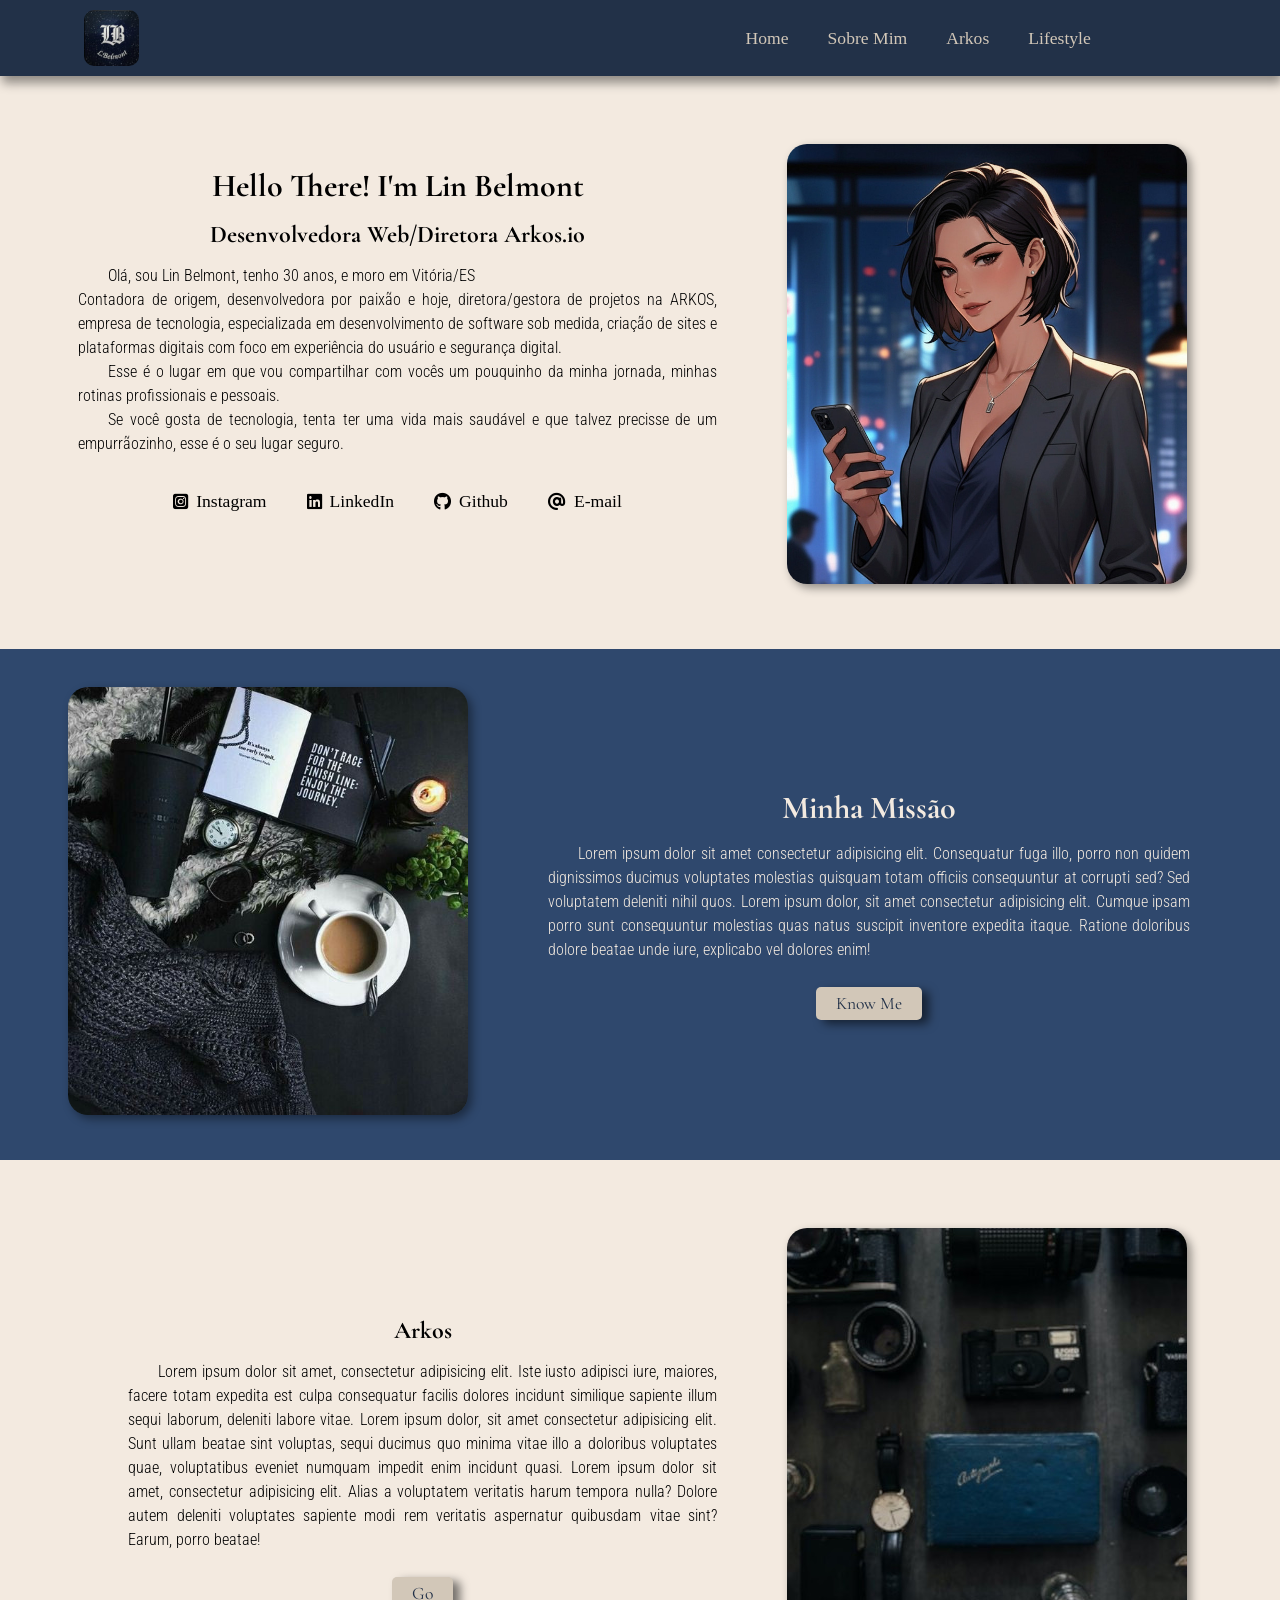
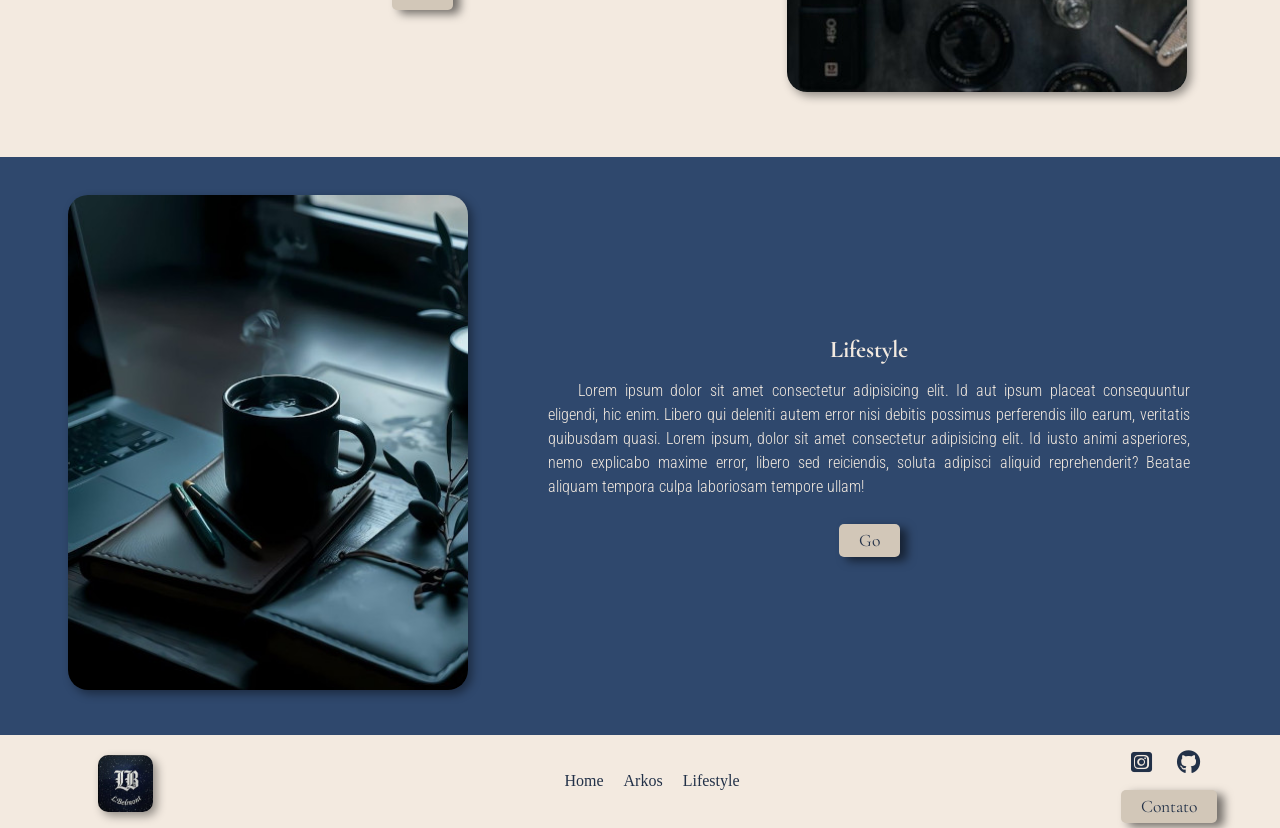
==== index.html @ 61594221 "Initial commit" ====
<!DOCTYPE html>
<html lang="pt-br">
<head>
    <meta charset="UTF-8">
    <meta name="viewport" content="width=device-width, initial-scale=1.0">
    <title>Lin Belmont</title>
    <link rel="shortcut icon" href="imagens/monograma-pq.jpg" type="image/x-icon">
    <link rel="stylesheet" href="style.css">
    <link rel="stylesheet" href="https://cdnjs.cloudflare.com/ajax/libs/font-awesome/6.5.1/css/all.min.css">
</head>
<body>
    <header>
        <img src="imagens/monograma-pq.jpg" alt="Monograma do nome Lin Belmont">
        <nav>
            <a href="#">Home</a>
            <a href="#">Sobre Mim</a>
            <a href="#">Arkos</a>
            <a href="#">Lifestyle</a>
        </nav>
    </header>

    <main>
        <div class="bloco-um">
            <div class="bloco-um-texto">
                <h1>Hello There! I'm Lin Belmont</h1>
                <h2>Desenvolvedora Web/Diretora Arkos.io</h2>
                <p>Olá, sou Lin Belmont, tenho 30 anos, e moro em Vitória/ES <br>
                Contadora de origem, desenvolvedora por paixão e hoje, diretora/gestora de projetos na ARKOS, empresa de tecnologia, especializada em desenvolvimento de software sob medida, criação de sites e plataformas digitais com foco em experiência do usuário e segurança digital.</p>
                <p>Esse é o lugar em que vou compartilhar com vocês um pouquinho da minha jornada, minhas rotinas profissionais e pessoais.</p>
                <p>Se você gosta de tecnologia, tenta ter uma vida mais saudável e que talvez precisse de um empurrãozinho, esse é o seu lugar seguro.</p>
                <nav class="redes-sociais">
                    <a class="redes-sociais-icone" href="#"> <i class="fa-brands fa-square-instagram"></i>Instagram</a>
                    <a href="#"> <i class="fa-brands fa-linkedin"></i>LinkedIn</a>
                    <a href="#"><i class="fa-brands fa-github"></i>Github</a>
                    <a href="#"><i class="fa-solid fa-at"></i>E-mail</a>
                </nav>
            </div>
            <img src="imagens/lin-belmont-foto-perfil-pq.jpg" alt="Foto de perfil de Lin Belmont">
        </div>

        <div class="bloco-dois">
            <img class="image-missao" src="imagens/capa-chamada-missao.jpg" alt="">
            <div class="bloco-dois-texto">
                <h2 class="subtitulo" >Minha Missão</h2>
                <p>Lorem ipsum dolor sit amet consectetur adipisicing elit. Consequatur fuga illo, porro non quidem dignissimos ducimus voluptates molestias quisquam totam officiis consequuntur at corrupti sed? Sed voluptatem deleniti nihil quos. Lorem ipsum dolor, sit amet consectetur adipisicing elit. Cumque ipsam porro sunt consequuntur molestias quas natus suscipit inventore expedita itaque. Ratione doloribus dolore beatae unde iure, explicabo vel dolores enim!</p>
                <button class="botao" >Know Me</button>
            </div>
            
        </div>

        <div class="bloco-tres">
            <div class="bloco-tres-texto" >
                <h2>Arkos</h2>
                <p>Lorem ipsum dolor sit amet, consectetur adipisicing elit. Iste iusto adipisci iure, maiores, facere totam expedita est culpa consequatur facilis dolores incidunt similique sapiente illum sequi laborum, deleniti labore vitae. Lorem ipsum dolor, sit amet consectetur adipisicing elit. Sunt ullam beatae sint voluptas, sequi ducimus quo minima vitae illo a doloribus voluptates quae, voluptatibus eveniet numquam impedit enim incidunt quasi. Lorem ipsum dolor sit amet, consectetur adipisicing elit. Alias a voluptatem veritatis harum tempora nulla? Dolore autem deleniti voluptates sapiente modi rem veritatis aspernatur quibusdam vitae sint? Earum, porro beatae!</p>
                <button>Go</button>
            </div>
            <img class="imagem-teste" src="imagens/capa-chamada-profissional-teste1.jpg" alt="">
        </div>

        <div class="bloco-quatro">
            <img src="imagens/capa-chamada-lifestyle-teste.jpg" alt="">
            <div class="bloco-quatro-texto" >
                <h2>Lifestyle</h2>
                <p>Lorem ipsum dolor sit amet consectetur adipisicing elit. Id aut ipsum placeat consequuntur eligendi, hic enim. Libero qui deleniti autem error nisi debitis possimus perferendis illo earum, veritatis quibusdam quasi. Lorem ipsum, dolor sit amet consectetur adipisicing elit. Id iusto animi asperiores, nemo explicabo maxime error, libero sed reiciendis, soluta adipisci aliquid reprehenderit? Beatae aliquam tempora culpa laboriosam tempore ullam!</p>
                <button>Go</button>
            </div>
            
        </div>

        <footer>
            
                <img src="imagens/monograma-pq.jpg" alt="Monograma Lin Belmont">
                <nav class="footer-inicio" >
                    <a href="#">Home</a>
                    <a href="#">Arkos</a>
                    <a href="#">Lifestyle</a>
                </nav>
                
            <div class="contatos" >
                <nav class="footer-contatos" >
                    <a class="redes-sociais-icone" href="#"> <i class="fa-brands fa-square-instagram"></i></a>
                    <a href="#"><i class="fa-brands fa-github"></i></a>
                </nav>
                <button>Contato</button>
            </div>
            
        </footer>

    </main>

</body>
</html>
---- style.css ----
@charset "UFT-8";

@import url('https://fonts.googleapis.com/css2?family=Cormorant+Garamond:ital,wght@0,300..700;1,300..700&family=Montserrat:ital,wght@0,100..900;1,100..900&display=swap');

@import url('https://fonts.googleapis.com/css2?family=Roboto+Condensed:ital,wght@0,100..900;1,100..900&display=swap');

:root {
    --cor0: #2F486D;
    --cor1: #F3EAE0;
    --cor2: #223148;
    --cor3: #D2C7B8;

    --font-destaque: "Cormorant Garamond", serif;;
    --font-padrao: "Roboto Condensed", Arial, sans-serif;
}

* {
    margin: 0px;
    padding: 0px;
    box-sizing: border-box;
}

body {
    background-color: var(--cor1);
}

header {
    background-color: var(--cor2);
    display: flex;
    align-items: center;
    padding: 10px 5%; /* O 5% cria um respiro nas laterais do site */
    box-shadow: 2px 7px 10px rgba(0, 0, 0, 0.411);
}

header img {
    border-radius: 10px;    
    width: 55px;
    margin-left: 20px;
    
}

header nav {
    margin-left: auto;   /* Empurra o menu para a direita */
    margin-right: 10%;   /* Ajuste este valor para controlar a distância da borda direita */
   
}

header nav a {
    margin-left: 15px;
    color: var(--cor3);
    text-decoration: none;
    font-size: 1.1em;
    padding: 10px;
}

nav a:hover {
    border-radius: 5px;
    background-color: var(--cor1);
    color: var(--cor2);
}

main {
    margin-left: 15px;
}

main h1,h2 {
    font-family: var(--font-destaque);
}

main h1 {
    padding: 15px 0px;
}

main h2 {
    padding: 0px 0px 15px 0px;
}

main p {
    text-align: justify;
    text-indent: 30px;
    font-family: var(--font-padrao);
    font-weight: 300;
    line-height: 1.5em;
}

.bloco-um, .bloco-tres {
    display: flex;
    align-items: flex-start; /* Alinha pelo topo para o margin-top negativo da imagem funcionar melhor */
    justify-content: space-between;
    gap: 40px;
    padding: 45px 5%; /* Aumentei um pouco para não colar na borda em telas médias */
    margin-top: 30px;  
}

.bloco-um-texto, .bloco-dois-texto, .bloco-quatro-texto {
    text-align: center;
    flex: 1;
}

main img {
    max-width: 400px;
    width: 100%; 
    height: auto; 
    flex-shrink: 0; /* Bloqueia a distorção lateral */
    margin: -7px 30px 0px 30px;
    border-radius: 20px;
    box-shadow: 4px 4px 10px rgba(0, 0, 0, 0.404);
}

.redes-sociais {
    display: flex;
    gap: 20px;
    margin-top: 25px;
    font-size: 1.1em;
    justify-content: center;
}

.redes-sociais > a {
    text-decoration: none;
    padding: 10px;
    color: black;
    display: flex;
    gap: 8px;
    align-items: center;
}

.redes-sociais-icone {
    padding-left: 10px;
}

.redes-sociais > a:hover {
    background-color: var(--cor2);
    color: var(--cor1);
}

.bloco-dois, .bloco-quatro {
    background-color: var(--cor0);
    color: var(--cor1);
    display: flex;
    margin: 20px 0px 0px -20px;
    padding: 20px;
    align-items: center;
    gap: 50px;
    padding: 503px;
    padding: 45px 90px 45px 0px;
}

.bloco-dois > img {
    margin-left: 73px;
}


.subtitulo {
    font-size: 2em;
    
}

button {
    font-family: var(--font-destaque);
    font-size: 1.1em;
    background-color: var(--cor3);
    color: var(--cor2);
    border: none;
    padding: 6px 20px;
    border-radius: 5px;
    margin-top: 25px;
    box-shadow: 7px 4px 10px rgba(0, 0, 0, 0.527);
    }

button:hover {
    cursor: pointer;
    transform: translateY(-2px);

}

.bloco-tres-texto {
    text-align: center;
    flex: 1;
    margin: auto;
    margin-left: 50px;
}

.imagem-teste {
    
    width: 100%; 
    height: auto; 
    flex-shrink: 0; /* Bloqueia a distorção lateral */
    margin: -7px 30px 0px 30px;
    border-radius: 20px;
    box-shadow: 4px 4px 10px rgba(0, 0, 0, 0.404);

}

.bloco-quatro > img {
    margin-left: 73px;
}

footer {
    display: flex;
    justify-content: space-between; /* Distribui os 3 blocos: esquerda, centro e direita */
    align-items: center;           /* Alinha todos verticalmente ao centro */
    padding:5px 5%;
   
}


footer img {
    border-radius: 10px;    
    width: 55px;
    margin-left: 20px;
    margin-top: 5px;
}

.footer-inicio {
    display: flex;
    gap: 20px;
}

.footer-inicio a {
    text-decoration: none;
    color: var(--cor2);
}

.footer-inicio a:hover {
    background-color: var(--cor0);
    padding: 10px;
    color: var(--cor1);
}


.contatos {
    display: flex;
    flex-direction: column; 
    margin-top: 10px;
}

.footer-contatos {
    display: flex;
    gap: 25px;  
}

.footer-contatos i {
    font-size: 24px;  
    color: var(--cor2)
}

footer button {
    font-family: var(--font-destaque);
    font-size: 1.1em;
    background-color: var(--cor3);
    color: var(--cor2);
    border: none;
    padding: 6px 20px;
    border-radius: 5px;
    margin-top: 15px;
    box-shadow: 7px 4px 10px rgba(0, 0, 0, 0.527);
}





@media (max-width: 768px) {
    .bloco-um {
        flex-direction: column-reverse; /* Inverte a ordem e empilha: imagem em cima, texto embaixo */
        align-items: center;           /* Centraliza tudo no meio da tela do celular */
        text-align: center;
        gap: 20px;                     /* Diminui o espaço entre eles no mobile */
        padding: 20px 5%;
    }

    main img {
        max-width: 250px;              /* Diminui o tamanho da foto no celular */
        margin: 0;                     /* Remove as margens negativas/laterais que usamos no desktop */
    }
    
    .bloco-um-texto {
        max-width: 100%;
    }

    .bloco-dois{
        flex-direction: column-reverse; /* Inverte a ordem e empilha: imagem em cima, texto embaixo */
        align-items: center;           /* Centraliza tudo no meio da tela do celular */
        text-align: center;
        gap: 20px;                     /* Diminui o espaço entre eles no mobile */
        padding: 5%;
        padding-top: 130px;
    }

    .bloco-dois-texto {
        max-width: 100%;
        padding-right: 0px;
    }

    .bloco-dois > img {
        margin-left: 0px;
        margin-top: 20px;
    }

    .bloco-tres {
        flex-direction: column; /* Inverte a ordem e empilha: imagem em cima, texto embaixo */
        align-items: center;           /* Centraliza tudo no meio da tela do celular */
        text-align: center;
        gap: 20px;                     /* Diminui o espaço entre eles no mobile */
        padding: 5%;
        padding-top: 20px;
    }

    .bloco-tres-texto {
        max-width: 100%;
        margin-left: 0px;
        margin-bottom: 20px;
    }

    .bloco-quatro {
        flex-direction: column-reverse; /* Inverte a ordem e empilha: imagem em cima, texto embaixo */
        align-items: center;           /* Centraliza tudo no meio da tela do celular */
        text-align: center;
        gap: 20px;                     /* Diminui o espaço entre eles no mobile */
        padding: 5%;
        padding-top: 150px;

    }

    .bloco-quatro > img {
        margin-left: 0px;
        margin-top: 20px;
    }

}
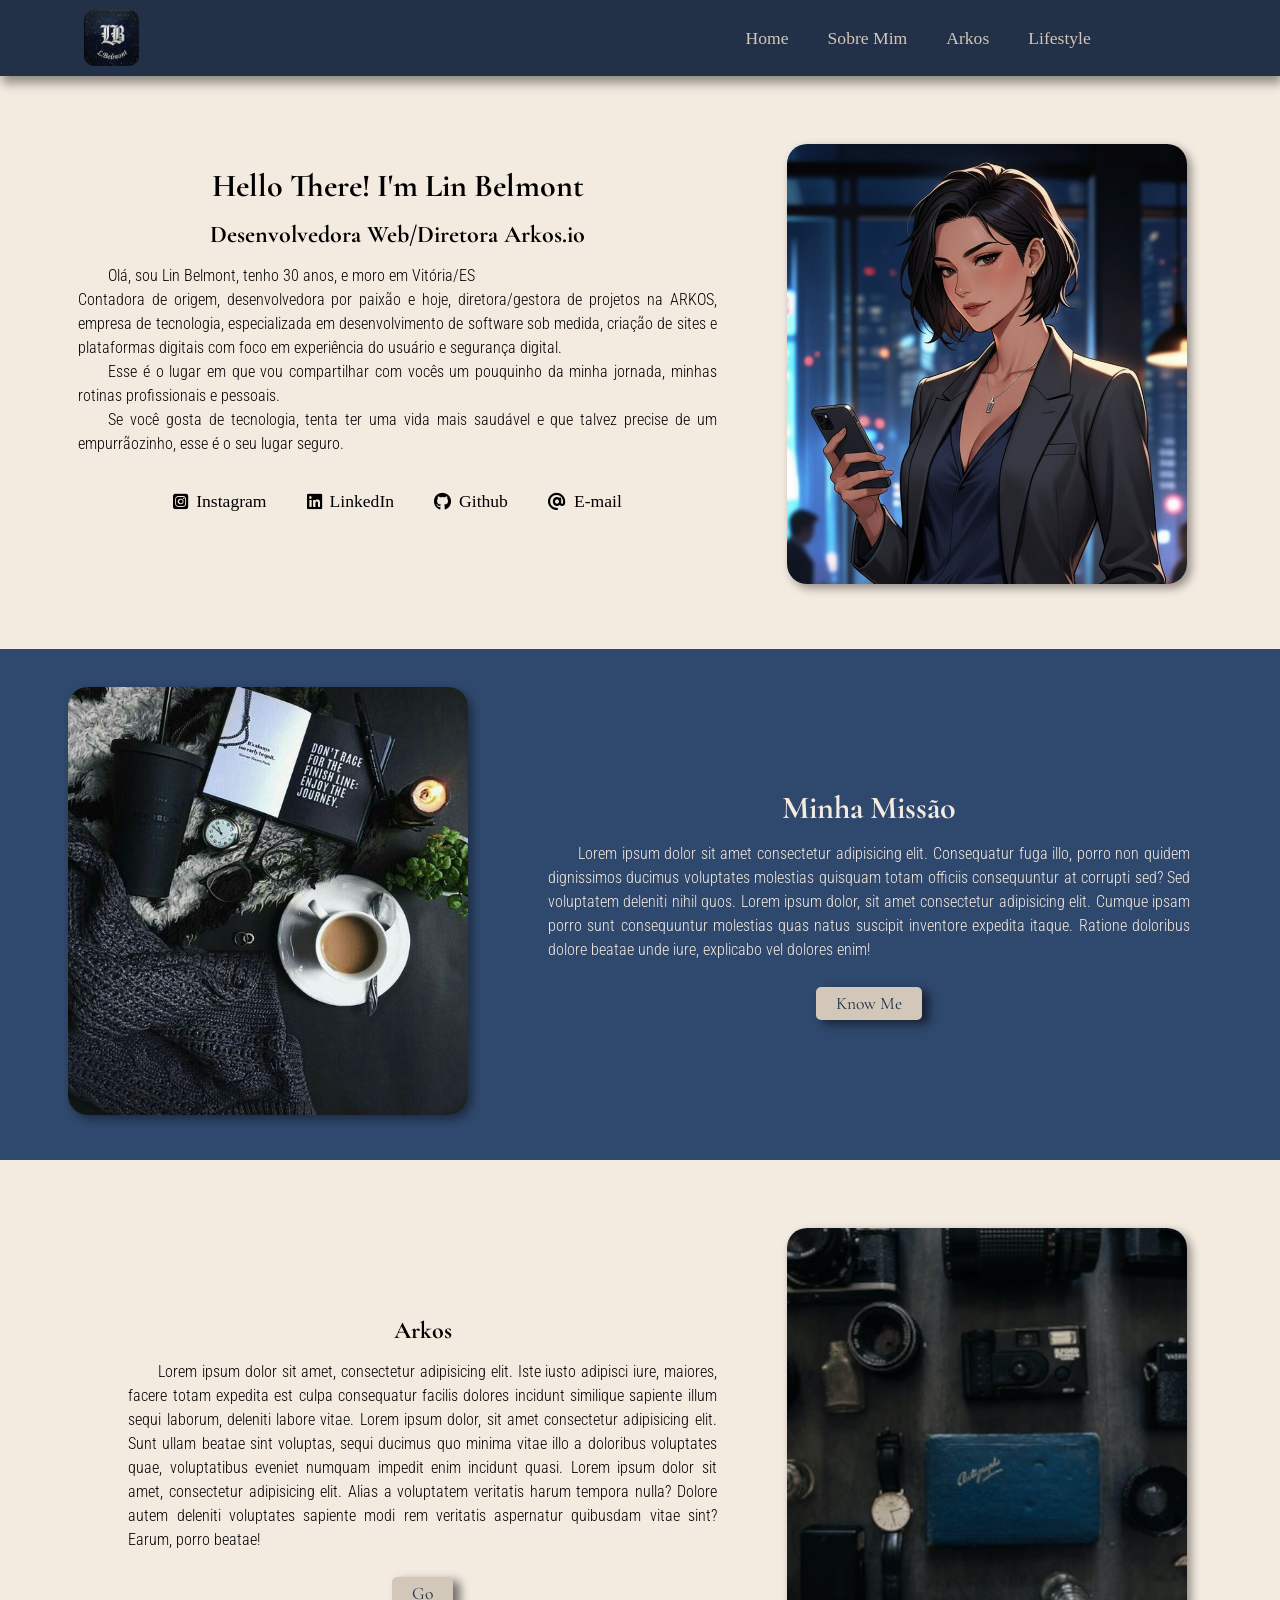
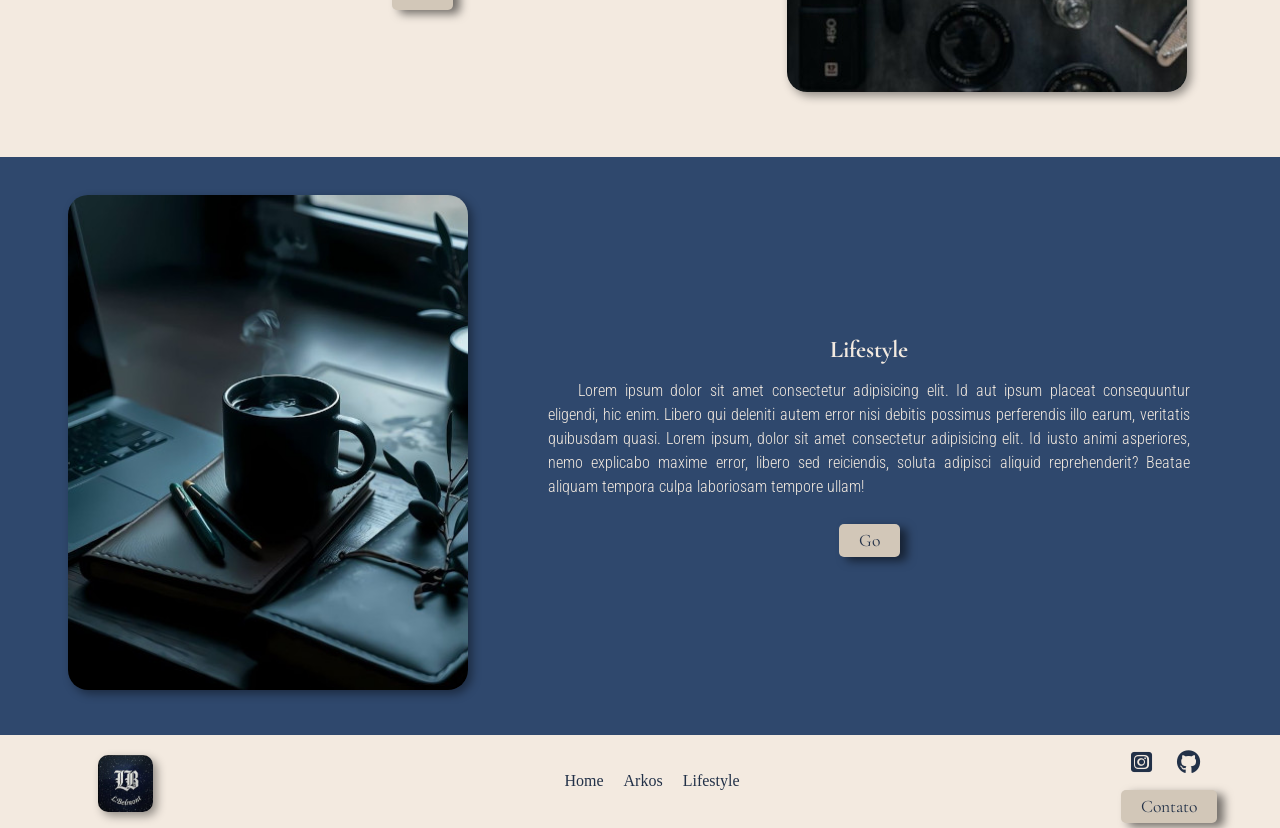
==== commit b995d917: "Update index.html" ====
--- a/index.html
+++ b/index.html
@@ -27,7 +27,7 @@
                 <p>Olá, sou Lin Belmont, tenho 30 anos, e moro em Vitória/ES <br>
                 Contadora de origem, desenvolvedora por paixão e hoje, diretora/gestora de projetos na ARKOS, empresa de tecnologia, especializada em desenvolvimento de software sob medida, criação de sites e plataformas digitais com foco em experiência do usuário e segurança digital.</p>
                 <p>Esse é o lugar em que vou compartilhar com vocês um pouquinho da minha jornada, minhas rotinas profissionais e pessoais.</p>
-                <p>Se você gosta de tecnologia, tenta ter uma vida mais saudável e que talvez precisse de um empurrãozinho, esse é o seu lugar seguro.</p>
+                <p>Se você gosta de tecnologia, tenta ter uma vida mais saudável e que talvez precise de um empurrãozinho, esse é o seu lugar seguro.</p>
                 <nav class="redes-sociais">
                     <a class="redes-sociais-icone" href="#"> <i class="fa-brands fa-square-instagram"></i>Instagram</a>
                     <a href="#"> <i class="fa-brands fa-linkedin"></i>LinkedIn</a>
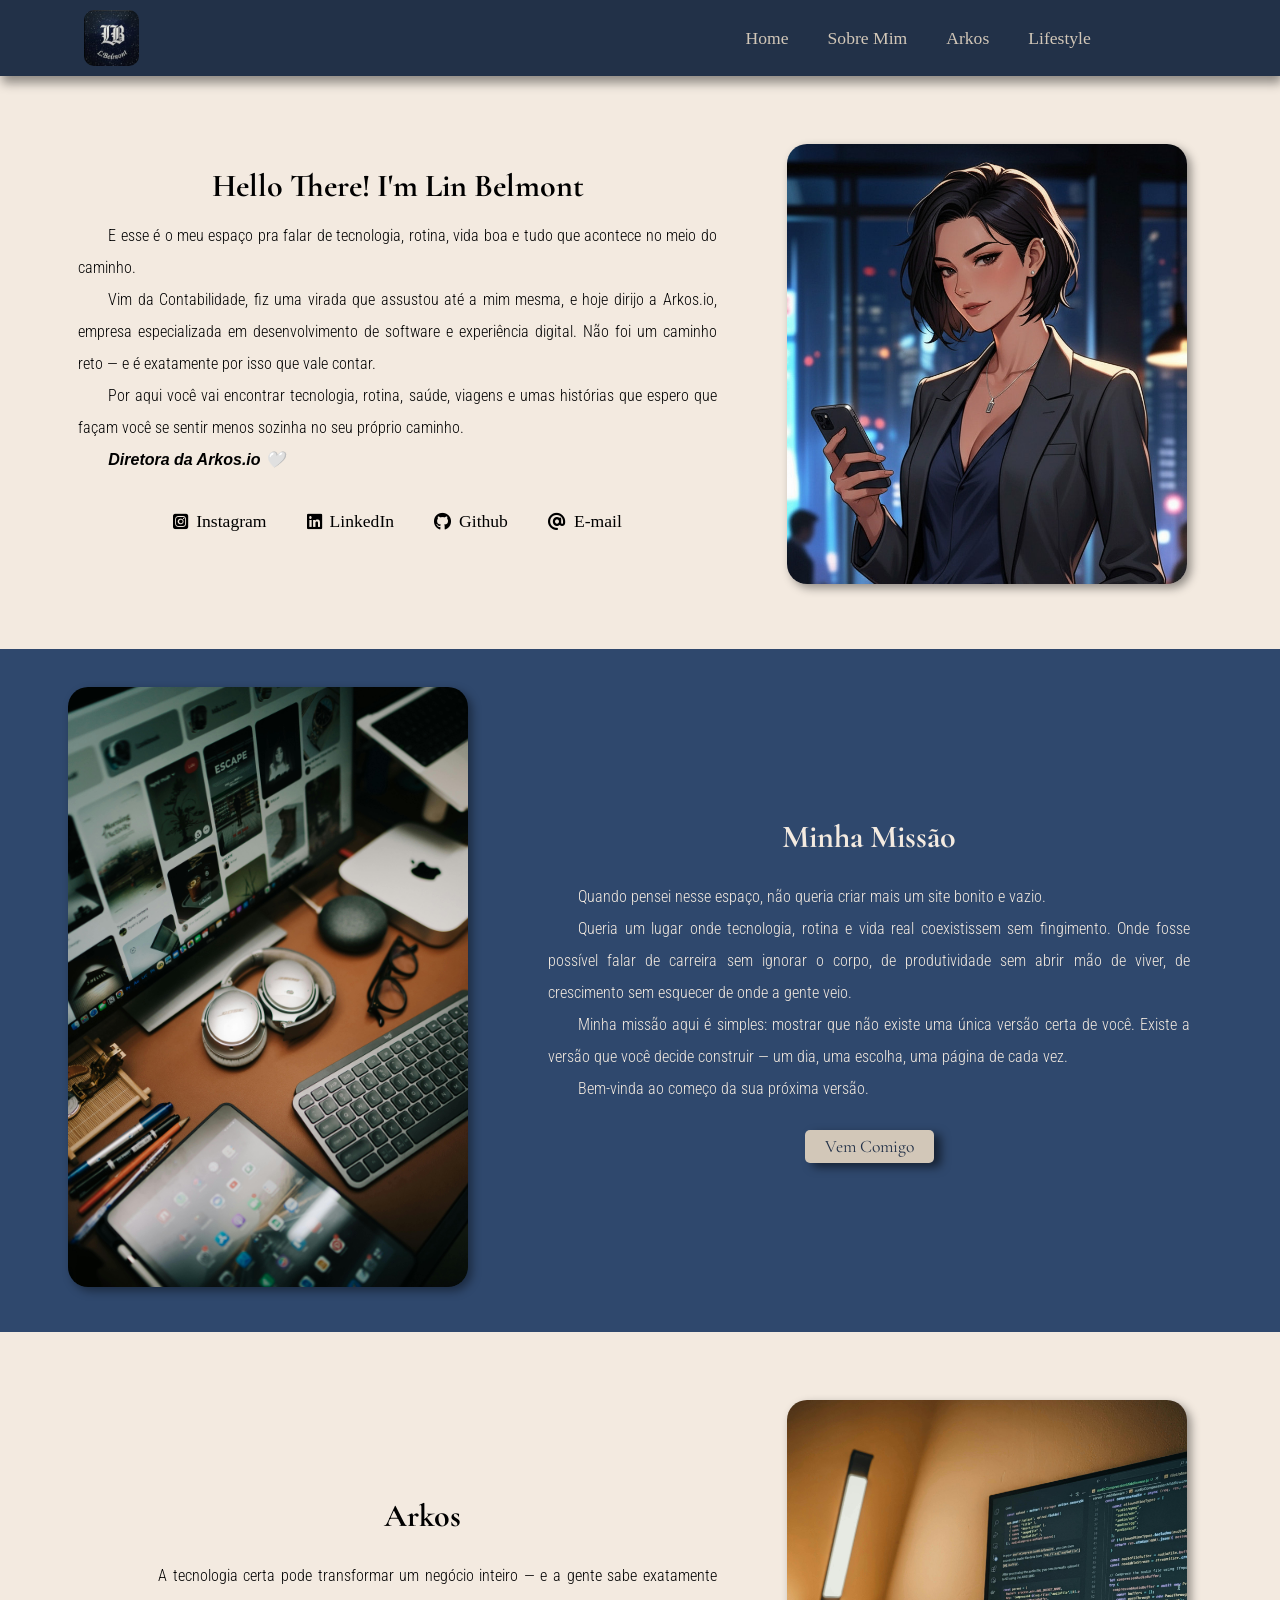
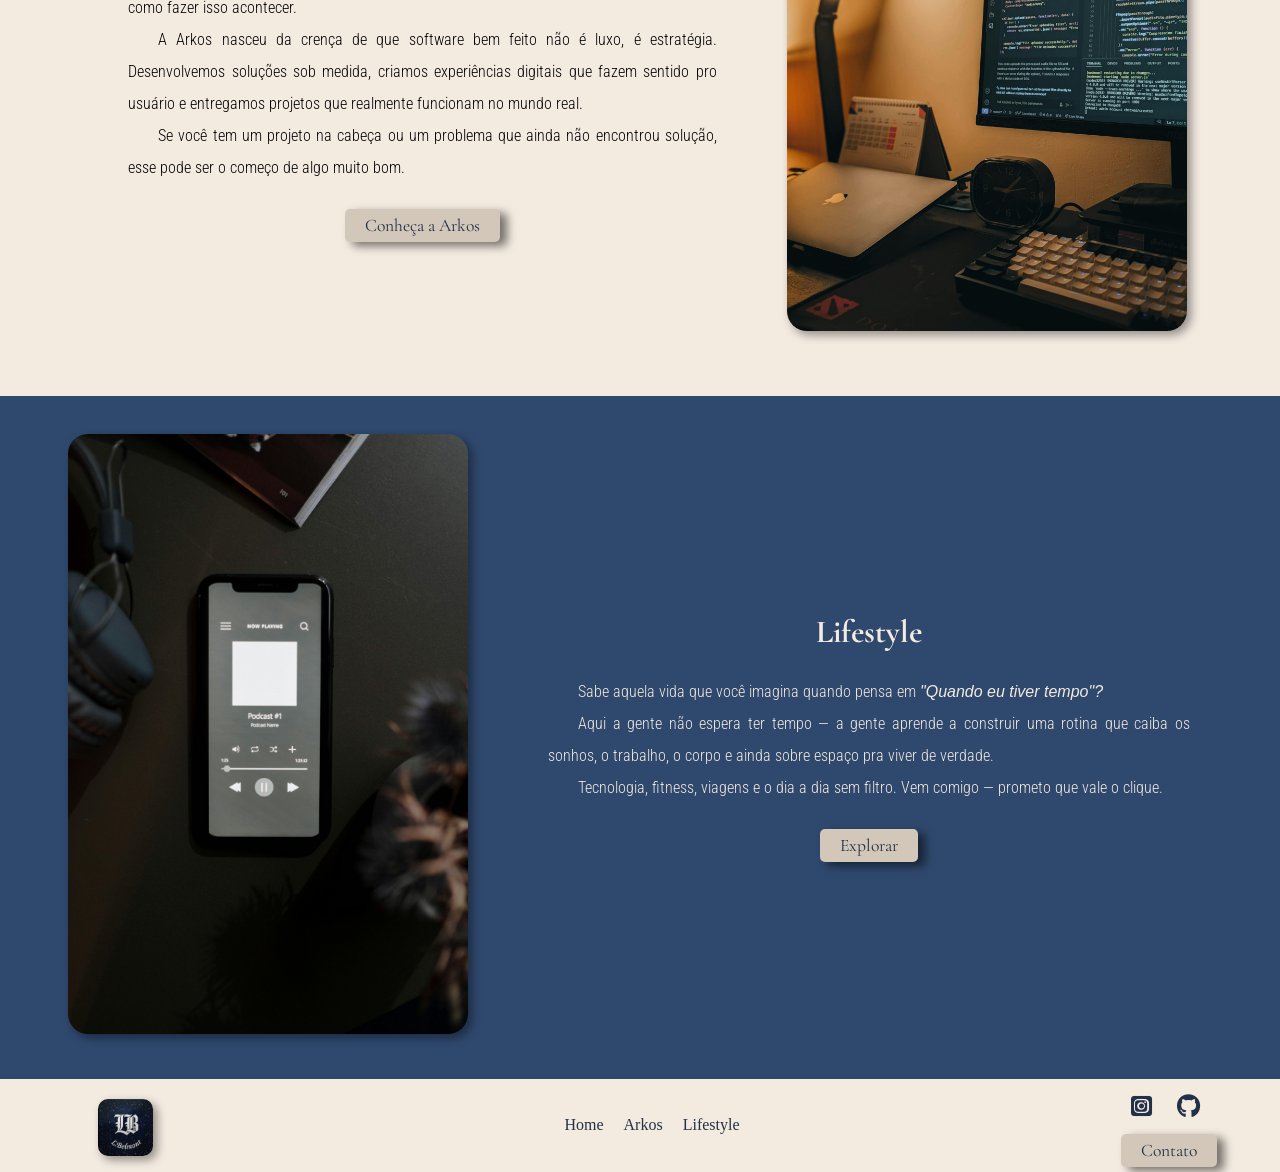
==== commit 501c89c4: "Alterações em imagens e copy" ====
--- a/index.html
+++ b/index.html
@@ -23,11 +23,12 @@
         <div class="bloco-um">
             <div class="bloco-um-texto">
                 <h1>Hello There! I'm Lin Belmont</h1>
-                <h2>Desenvolvedora Web/Diretora Arkos.io</h2>
-                <p>Olá, sou Lin Belmont, tenho 30 anos, e moro em Vitória/ES <br>
-                Contadora de origem, desenvolvedora por paixão e hoje, diretora/gestora de projetos na ARKOS, empresa de tecnologia, especializada em desenvolvimento de software sob medida, criação de sites e plataformas digitais com foco em experiência do usuário e segurança digital.</p>
-                <p>Esse é o lugar em que vou compartilhar com vocês um pouquinho da minha jornada, minhas rotinas profissionais e pessoais.</p>
-                <p>Se você gosta de tecnologia, tenta ter uma vida mais saudável e que talvez precise de um empurrãozinho, esse é o seu lugar seguro.</p>
+                
+                <p> E esse é o meu espaço pra falar de tecnologia, rotina, vida boa e tudo que acontece no meio do caminho.</p>
+                <p> Vim da Contabilidade, fiz uma virada que assustou até a mim mesma, e hoje dirijo a Arkos.io, empresa especializada em desenvolvimento de software e experiência digital. Não foi um caminho reto — e é exatamente por isso que vale contar.</p>
+                <p>Por aqui você vai encontrar tecnologia, rotina, saúde, viagens e umas histórias que espero que façam você se sentir menos sozinha no seu próprio caminho.</p>
+                <p> <strong><em> Diretora da Arkos.io 🤍</em></strong></p>
+
                 <nav class="redes-sociais">
                     <a class="redes-sociais-icone" href="#"> <i class="fa-brands fa-square-instagram"></i>Instagram</a>
                     <a href="#"> <i class="fa-brands fa-linkedin"></i>LinkedIn</a>
@@ -39,30 +40,38 @@
         </div>
 
         <div class="bloco-dois">
-            <img class="image-missao" src="imagens/capa-chamada-missao.jpg" alt="">
+            <img class="image-missao" src="imagens/missao-new.jpg" alt="">
             <div class="bloco-dois-texto">
                 <h2 class="subtitulo" >Minha Missão</h2>
-                <p>Lorem ipsum dolor sit amet consectetur adipisicing elit. Consequatur fuga illo, porro non quidem dignissimos ducimus voluptates molestias quisquam totam officiis consequuntur at corrupti sed? Sed voluptatem deleniti nihil quos. Lorem ipsum dolor, sit amet consectetur adipisicing elit. Cumque ipsam porro sunt consequuntur molestias quas natus suscipit inventore expedita itaque. Ratione doloribus dolore beatae unde iure, explicabo vel dolores enim!</p>
-                <button class="botao" >Know Me</button>
+                <p>Quando pensei nesse espaço, não queria criar mais um site bonito e vazio.</p>
+                <p>Queria um lugar onde tecnologia, rotina e vida real coexistissem sem fingimento. Onde fosse possível falar de carreira sem ignorar o corpo, de produtividade sem abrir mão de viver, de crescimento sem esquecer de onde a gente veio.</p>
+                <p>Minha missão aqui é simples: mostrar que não existe uma única versão certa de você. Existe a versão que você decide construir — um dia, uma escolha, uma página de cada vez.</p>
+                <p>Bem-vinda ao começo da sua próxima versão.</p>
+                
+                <button class="botao" >Vem Comigo</button>
             </div>
             
         </div>
 
         <div class="bloco-tres">
             <div class="bloco-tres-texto" >
-                <h2>Arkos</h2>
-                <p>Lorem ipsum dolor sit amet, consectetur adipisicing elit. Iste iusto adipisci iure, maiores, facere totam expedita est culpa consequatur facilis dolores incidunt similique sapiente illum sequi laborum, deleniti labore vitae. Lorem ipsum dolor, sit amet consectetur adipisicing elit. Sunt ullam beatae sint voluptas, sequi ducimus quo minima vitae illo a doloribus voluptates quae, voluptatibus eveniet numquam impedit enim incidunt quasi. Lorem ipsum dolor sit amet, consectetur adipisicing elit. Alias a voluptatem veritatis harum tempora nulla? Dolore autem deleniti voluptates sapiente modi rem veritatis aspernatur quibusdam vitae sint? Earum, porro beatae!</p>
-                <button>Go</button>
+                <h2 class="subtitulo">Arkos</h2>
+                <p>A tecnologia certa pode transformar um negócio inteiro — e a gente sabe exatamente como fazer isso acontecer.</p>
+                <p>A Arkos nasceu da crença de que software bem feito não é luxo, é estratégia. Desenvolvemos soluções sob medida, criamos experiências digitais que fazem sentido pro usuário e entregamos projetos que realmente funcionam no mundo real.</p>
+                <p>Se você tem um projeto na cabeça ou um problema que ainda não encontrou solução, esse pode ser o começo de algo muito bom.</p>
+                <button>Conheça a Arkos</button>
             </div>
-            <img class="imagem-teste" src="imagens/capa-chamada-profissional-teste1.jpg" alt="">
+            <img class="imagem-teste" src="imagens/arkos-new.jpg" alt="">
         </div>
 
         <div class="bloco-quatro">
-            <img src="imagens/capa-chamada-lifestyle-teste.jpg" alt="">
+            <img src="imagens/pexels-cottonbro-6686426.jpg" alt="">
             <div class="bloco-quatro-texto" >
-                <h2>Lifestyle</h2>
-                <p>Lorem ipsum dolor sit amet consectetur adipisicing elit. Id aut ipsum placeat consequuntur eligendi, hic enim. Libero qui deleniti autem error nisi debitis possimus perferendis illo earum, veritatis quibusdam quasi. Lorem ipsum, dolor sit amet consectetur adipisicing elit. Id iusto animi asperiores, nemo explicabo maxime error, libero sed reiciendis, soluta adipisci aliquid reprehenderit? Beatae aliquam tempora culpa laboriosam tempore ullam!</p>
-                <button>Go</button>
+                <h2 class="subtitulo">Lifestyle</h2>
+                <p>Sabe aquela vida que você imagina quando pensa em <em> "Quando eu tiver tempo"?</em></p>
+                <p>Aqui a gente não espera ter tempo — a gente aprende a construir uma rotina que caiba os sonhos, o trabalho, o corpo e ainda sobre espaço pra viver de verdade.</p>
+                <p>Tecnologia, fitness, viagens e o dia a dia sem filtro. Vem comigo — prometo que vale o clique.</p>
+                <button>Explorar</button>
             </div>
             
         </div>
--- a/style.css
+++ b/style.css
@@ -68,11 +68,7 @@
 }
 
 main h1 {
-    padding: 15px 0px;
-}
-
-main h2 {
-    padding: 0px 0px 15px 0px;
+        padding: 15px 0px;
 }
 
 main p {
@@ -80,7 +76,7 @@
     text-indent: 30px;
     font-family: var(--font-padrao);
     font-weight: 300;
-    line-height: 1.5em;
+    line-height: 2em;
 }
 
 .bloco-um, .bloco-tres {
@@ -151,8 +147,8 @@
 
 
 .subtitulo {
+    margin-bottom: 25px;
     font-size: 2em;
-    
 }
 
 button {
